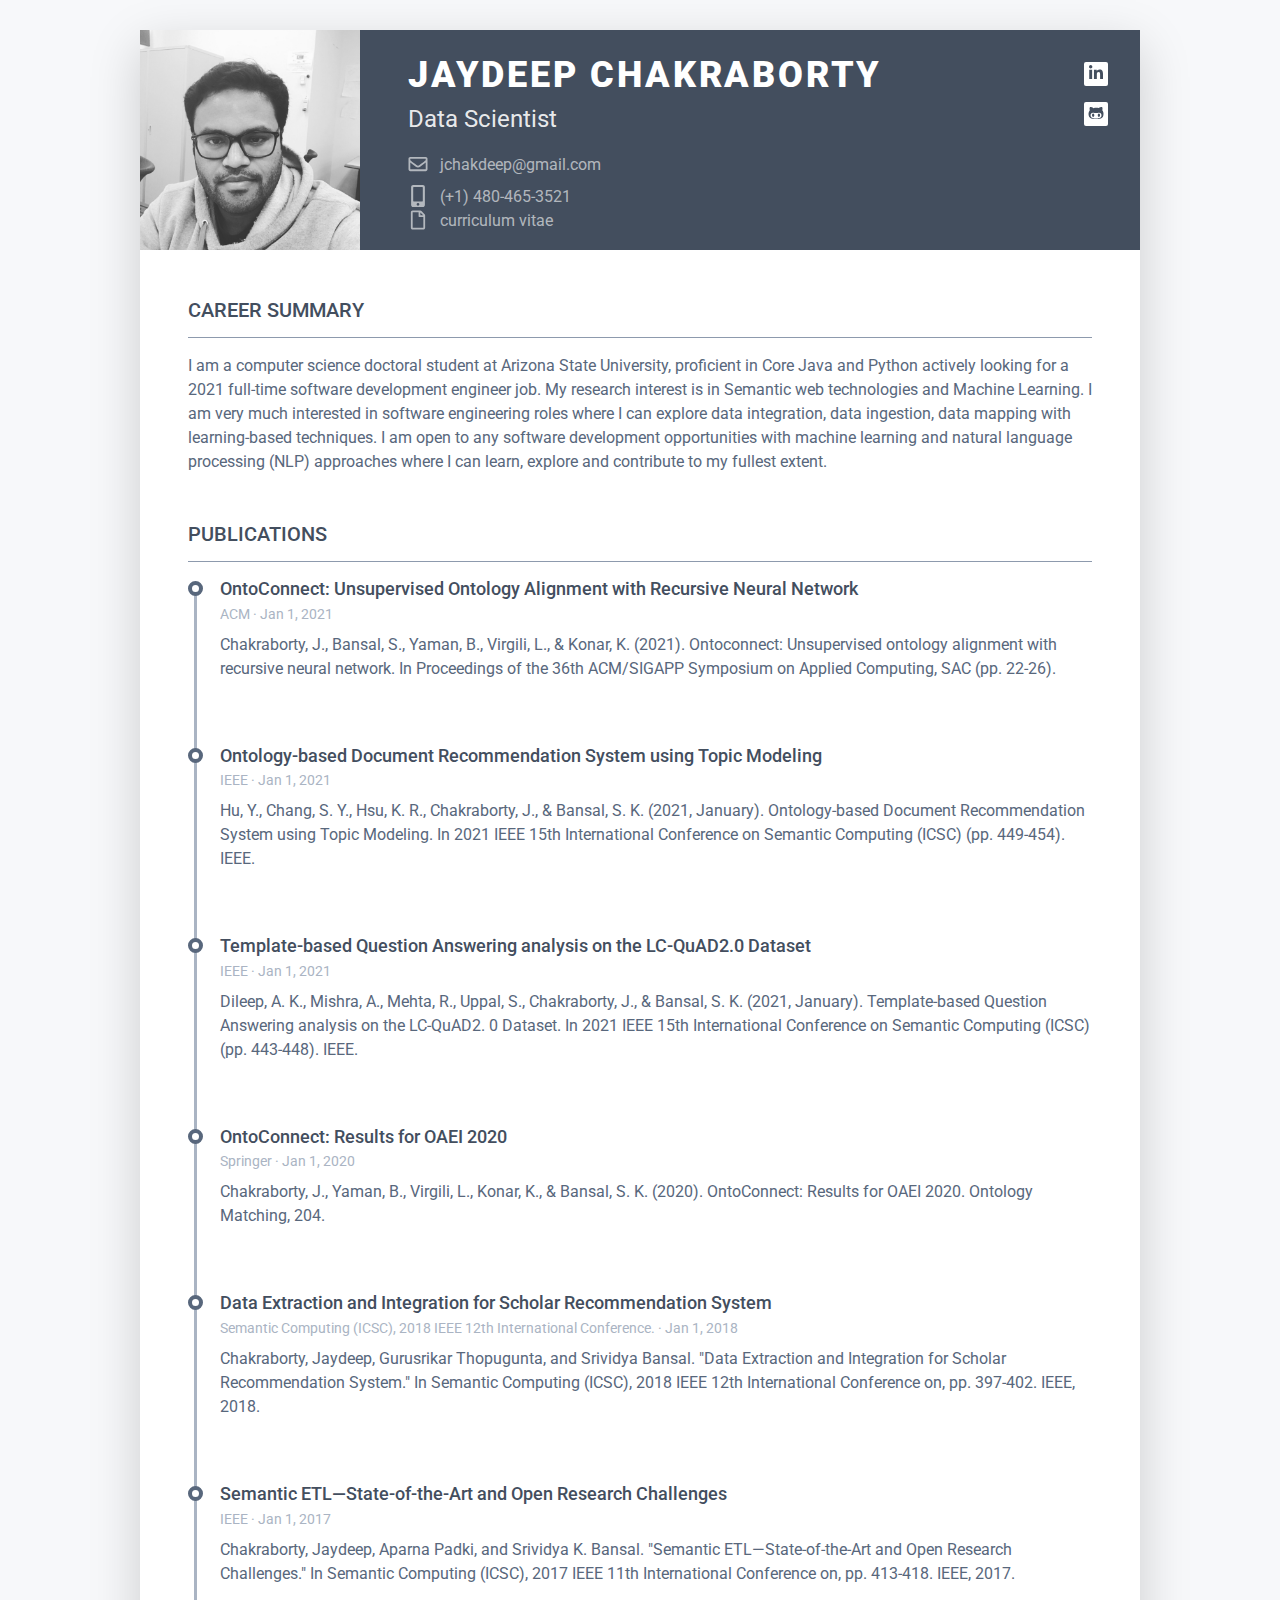
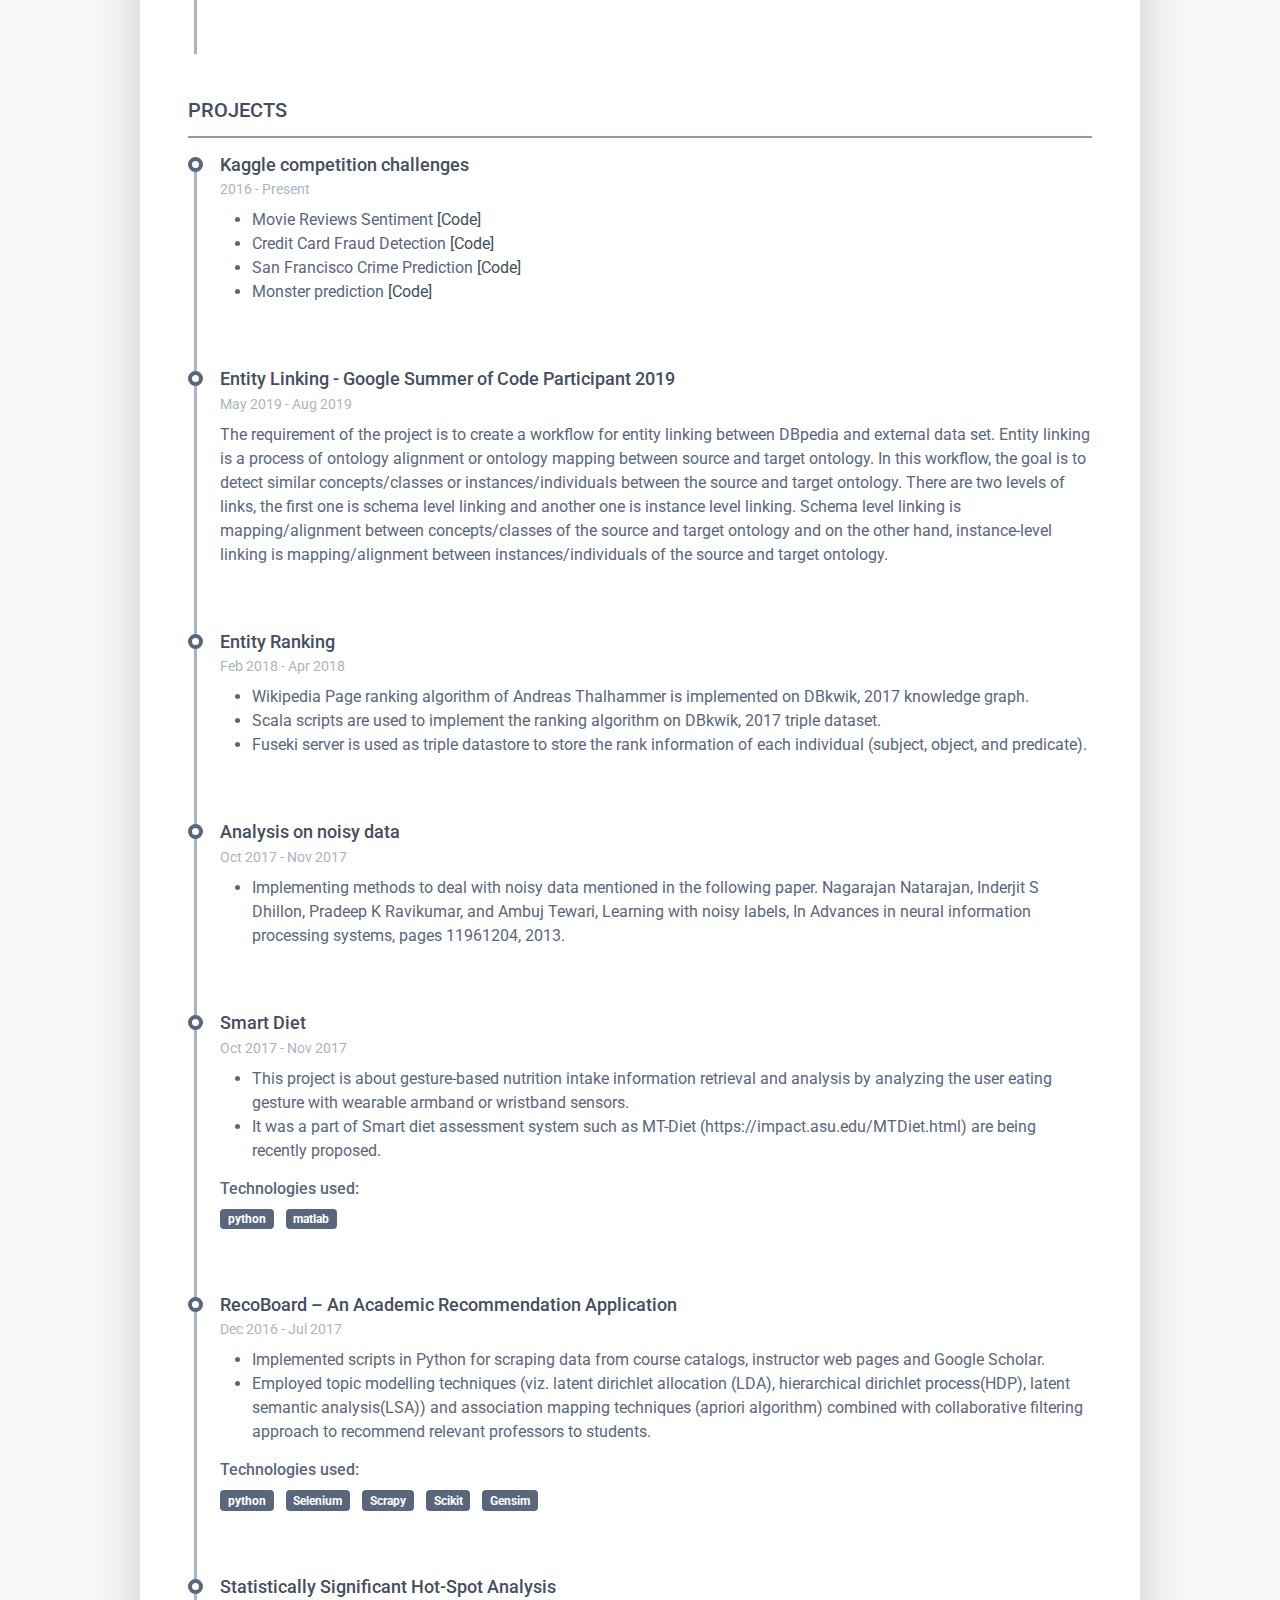
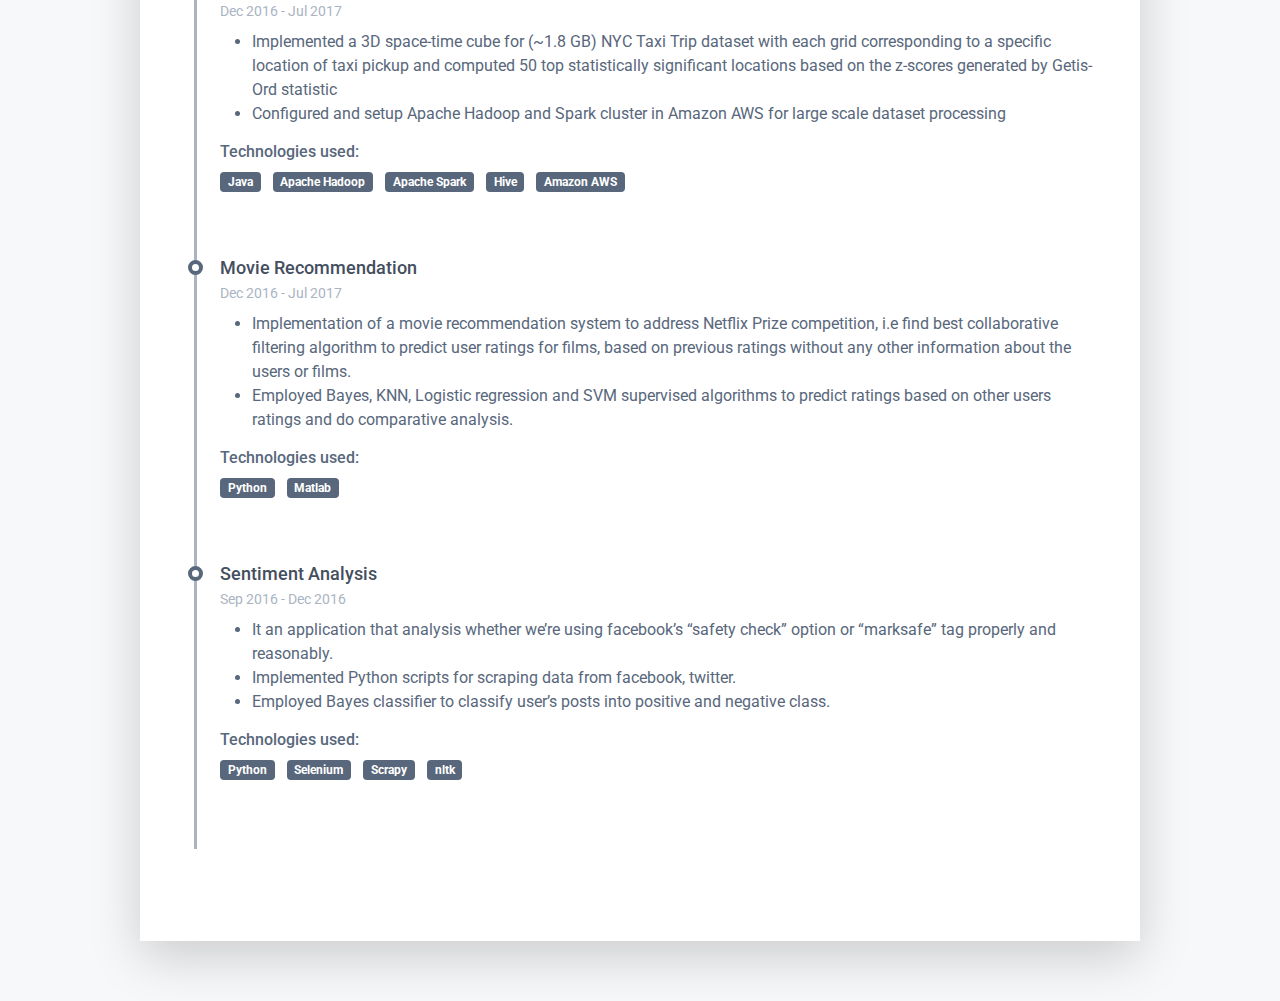
==== index.html @ c70abf4d "initial commit" ====
<!DOCTYPE html>
<html lang="en"> 
<head>
    <title>Jaydeep Chakraborty - Git Page</title>
    
    <!-- Meta -->
    <meta charset="utf-8">
    
    <!-- Google Font -->
    <link href="https://fonts.googleapis.com/css?family=Roboto:300,400,500,700,900" rel="stylesheet">
    
    <!-- FontAwesome JS-->
	<script defer src="assets/fontawesome/js/all.min.js"></script>
       
    <!-- Theme CSS -->  
    <link id="theme-style" rel="stylesheet" href="assets/css/pillar-1.css">


</head> 

<body>	

    <article class="resume-wrapper text-center position-relative">
	    <div class="resume-wrapper-inner mx-auto text-start bg-white shadow-lg">
		    <header class="resume-header pt-4 pt-md-0">
			    <div class="row">
				    <div class="col-block col-md-auto resume-picture-holder text-center text-md-start">
				        <img class="picture" src="assets/images/profile.png" alt="">
				    </div><!--//col-->
				    <div class="col">
					    <div class="row p-4 justify-content-center justify-content-md-between">
						    <div class="primary-info col-auto">
							    <h1 class="name mt-0 mb-1 text-white text-uppercase text-uppercase">Jaydeep Chakraborty</h1>
							    <div class="title mb-3">Data Scientist</div>
							    <ul class="list-unstyled">
								    <li class="mb-2">
								    	<a class="text-link" href="mailto:jchakdeep@gmail.com">
								    		<i class="far fa-envelope fa-fw me-2" data-fa-transform="grow-3"></i>
								    		jchakdeep@gmail.com
								    	</a>
								    </li>
								    <li>
								    	<a class="text-link" href="#">
								    		<i class="fas fa-mobile-alt fa-fw me-2" data-fa-transform="grow-6"></i>
								    		(+1) 480-465-3521
								    	</a>
								    </li>
								    <li>
								    	<a class="text-link" href="#">
								    		<i class="far fa-file fa-fw me-2" data-fa-transform="grow-3"></i>
								    		curriculum vitae
								    	</a>
								    </li>
							    </ul>
						    </div><!--//primary-info-->
						    <div class="secondary-info col-auto mt-2">
							    <ul class="resume-social list-unstyled">
					                <li class="mb-3">
					                	<a class="text-link" href="https://www.linkedin.com/in/chakraborty-jaydeep/">
					                		<span class="fa-container text-center me-2"><i class="fab fa-linkedin-in fa-fw"></i></span>
					                	</a>
					                </li>
					                <li class="mb-3">
					                	<a class="text-link" href="https://github.com/jaydeepchakraborty">
					                		<span class="fa-container text-center me-2"><i class="fab fa-github-alt fa-fw"></i></span>
					                	</a>
					                </li>
							    </ul>
						    </div><!--//secondary-info-->
					    </div><!--//row-->
					    
				    </div><!--//col-->
			    </div><!--//row-->
		    </header>
		    <div class="resume-body p-5">
			    <section class="resume-section summary-section mb-5">
				    <h2 class="resume-section-title text-uppercase font-weight-bold pb-3 mb-3">Career Summary</h2>
				    <div class="resume-section-content">
					    <p class="mb-0">
					    	I am a computer science doctoral student at Arizona State University, proficient in Core Java and Python actively looking for a 2021 full-time software development engineer job. My research interest is in Semantic web technologies and Machine Learning. I am very much interested in software engineering roles where I can explore data integration, data ingestion, data mapping with learning-based techniques. I am open to any software development opportunities with machine learning and natural language processing (NLP) approaches where I can learn, explore and contribute to my fullest extent.
					    </p>
				    </div>
			    </section><!--//summary-section-->
			    <div class="row">
				    <div class="col-lg-12">
					    <section class="resume-section experience-section mb-5">
						    <h2 class="resume-section-title text-uppercase font-weight-bold pb-3 mb-3">PUBLICATIONS</h2>
						    <div class="resume-section-content">
							    <div class="resume-timeline position-relative">

								    <article class="resume-timeline-item position-relative pb-5">			    
									    <div class="resume-timeline-item-header mb-2">
										    <div class="d-flex flex-column flex-md-row">
										        <h3 class="resume-position-title font-weight-bold mb-1">
										        	OntoConnect: Unsupervised Ontology Alignment with Recursive Neural Network
										    	</h3>
										    </div><!--//row-->
										    <div class="resume-position-time">
										    	ACM · Jan 1, 2021
										    </div>
									    </div><!--//resume-timeline-item-header-->
									    <div class="resume-timeline-item-desc">
										    <p>
										    Chakraborty, J., Bansal, S., Yaman, B., Virgili, L., & Konar, K. (2021). Ontoconnect: Unsupervised ontology alignment with recursive neural network. In Proceedings of the 36th ACM/SIGAPP Symposium on Applied Computing, SAC (pp. 22-26).
											</p>
									    </div><!--//resume-timeline-item-desc-->
								    </article><!--//resume-timeline-item-->
								    
								    <article class="resume-timeline-item position-relative pb-5">			    
									    <div class="resume-timeline-item-header mb-2">
										    <div class="d-flex flex-column flex-md-row">
										        <h3 class="resume-position-title font-weight-bold mb-1">
										        	Ontology-based Document Recommendation System using Topic Modeling
										        </h3>
										    </div><!--//row-->
										    <div class="resume-position-time">
										    	IEEE · Jan 1, 2021
										    </div>
									    </div><!--//resume-timeline-item-header-->
									    <div class="resume-timeline-item-desc">
										    <p>
										    Hu, Y., Chang, S. Y., Hsu, K. R., Chakraborty, J., & Bansal, S. K. (2021, January). Ontology-based Document Recommendation System using Topic Modeling. In 2021 IEEE 15th International Conference on Semantic Computing (ICSC) (pp. 449-454). IEEE.
											</p>
									    </div><!--//resume-timeline-item-desc-->
								    </article><!--//resume-timeline-item-->		

								    <article class="resume-timeline-item position-relative pb-5">			    
									    <div class="resume-timeline-item-header mb-2">
										    <div class="d-flex flex-column flex-md-row">
										        <h3 class="resume-position-title font-weight-bold mb-1">
										        	Template-based Question Answering analysis on the LC-QuAD2.0 Dataset
										        </h3>
										    </div><!--//row-->
										    <div class="resume-position-time">
										    	IEEE · Jan 1, 2021
										    </div>
									    </div><!--//resume-timeline-item-header-->
									    <div class="resume-timeline-item-desc">
										    <p>
										    Dileep, A. K., Mishra, A., Mehta, R., Uppal, S., Chakraborty, J., & Bansal, S. K. (2021, January). Template-based Question Answering analysis on the LC-QuAD2. 0 Dataset. In 2021 IEEE 15th International Conference on Semantic Computing (ICSC) (pp. 443-448). IEEE.
											</p>
									    </div><!--//resume-timeline-item-desc-->
								    </article><!--//resume-timeline-item-->	

								    <article class="resume-timeline-item position-relative pb-5">			    
									    <div class="resume-timeline-item-header mb-2">
										    <div class="d-flex flex-column flex-md-row">
										        <h3 class="resume-position-title font-weight-bold mb-1">
										        	OntoConnect: Results for OAEI 2020
										        </h3>
										    </div><!--//row-->
										    <div class="resume-position-time">
										    	Springer · Jan 1, 2020
										    </div>
									    </div><!--//resume-timeline-item-header-->
									    <div class="resume-timeline-item-desc">
										    <p>
										    Chakraborty, J., Yaman, B., Virgili, L., Konar, K., & Bansal, S. K. (2020). OntoConnect: Results for OAEI 2020. Ontology Matching, 204.
											</p>
									    </div><!--//resume-timeline-item-desc-->
								    </article><!--//resume-timeline-item-->		

								    <article class="resume-timeline-item position-relative pb-5">			    
									    <div class="resume-timeline-item-header mb-2">
										    <div class="d-flex flex-column flex-md-row">
										        <h3 class="resume-position-title font-weight-bold mb-1">
										        	Data Extraction and Integration for Scholar Recommendation System
										        </h3>
										    </div><!--//row-->
										    <div class="resume-position-time">
										    	Semantic Computing (ICSC), 2018 IEEE 12th International Conference. · Jan 1, 2018
											</div>
									    </div><!--//resume-timeline-item-header-->
									    <div class="resume-timeline-item-desc">
										    <p>
										    Chakraborty, Jaydeep, Gurusrikar Thopugunta, and Srividya Bansal. "Data Extraction and Integration for Scholar Recommendation System." In Semantic Computing (ICSC), 2018 IEEE 12th International Conference on, pp. 397-402. IEEE, 2018.
											</p>
									    </div><!--//resume-timeline-item-desc-->
								    </article><!--//resume-timeline-item-->	

								    <article class="resume-timeline-item position-relative pb-5">			    
									    <div class="resume-timeline-item-header mb-2">
										    <div class="d-flex flex-column flex-md-row">
										        <h3 class="resume-position-title font-weight-bold mb-1">
										        	Semantic ETL—State-of-the-Art and Open Research Challenges
										        </h3>
										    </div><!--//row-->
										    <div class="resume-position-time">
										    	IEEE · Jan 1, 2017
										    </div>
									    </div><!--//resume-timeline-item-header-->
									    <div class="resume-timeline-item-desc">
										    <p>
										    Chakraborty, Jaydeep, Aparna Padki, and Srividya K. Bansal. "Semantic ETL—State-of-the-Art and Open Research Challenges." In Semantic Computing (ICSC), 2017 IEEE 11th International Conference on, pp. 413-418. IEEE, 2017.
											</p>
									    </div><!--//resume-timeline-item-desc-->
								    </article><!--//resume-timeline-item-->						    
								    
							    </div><!--//resume-timeline-->
							    
						    </div>
					    </section><!--//experience-section-->
				    </div>
			    </div><!--//row-->

			    <div class="row">
				    <div class="col-lg-12">
					    <section class="resume-section experience-section mb-5">
						    <h2 class="resume-section-title text-uppercase font-weight-bold pb-3 mb-3">PROJECTS</h2>
						    <div class="resume-section-content">
							    <div class="resume-timeline position-relative">

								    <article class="resume-timeline-item position-relative pb-5">						    
									    <div class="resume-timeline-item-header mb-2">
										    <div class="d-flex flex-column flex-md-row">
										        <h3 class="resume-position-title font-weight-bold mb-1">
										        	Kaggle competition challenges
										    	</h3>
										    </div><!--//row-->
										    <div class="resume-position-time">2016 - Present</div>
									    </div><!--//resume-timeline-item-header-->
									    <div class="resume-timeline-item-desc">
										    <ul>
											    <li>
											    	Movie Reviews Sentiment
											    	<a class="text-link" href="#">
											    			[Code]
											    	</a>
											    </li>
											    <li>
											    	Credit Card Fraud Detection
											    	<a class="text-link" href="#">
											    			[Code]
											    	</a>
											    </li>
											    <li>
											    	San Francisco Crime Prediction
											    	<a class="text-link" href="#">
											    			[Code]
											    	</a>
											    </li>
											    <li>
											    	Monster prediction
											    	<a class="text-link" href="#">
											    			[Code]
											    	</a>
											    </li>
										    </ul>
									    </div><!--//resume-timeline-item-desc-->

								    </article><!--//resume-timeline-item-->
								    
								    <article class="resume-timeline-item position-relative pb-5">					    
									    <div class="resume-timeline-item-header mb-2">
										    <div class="d-flex flex-column flex-md-row">
										        <h3 class="resume-position-title font-weight-bold mb-1">
										        	Entity Linking - Google Summer of Code Participant 2019
										    	</h3>
										    </div><!--//row-->
										    <div class="resume-position-time">May 2019 - Aug 2019</div>
									    </div><!--//resume-timeline-item-header-->
									    <div class="resume-timeline-item-desc">
										    <p>
										    The requirement of the project is to create a workflow for entity linking between DBpedia and external data set. Entity linking is a process of ontology alignment or ontology mapping between source and target ontology. In this workflow, the goal is to detect similar concepts/classes or instances/individuals between the source and target ontology. There are two levels of links, the first one is schema level linking and another one is instance level linking. Schema level linking is mapping/alignment between concepts/classes of the source and target ontology and on the other hand, instance-level linking is mapping/alignment between instances/individuals of the source and target ontology.
											</p>
									    </div><!--//resume-timeline-item-desc-->

								    </article><!--//resume-timeline-item-->								    

								    <article class="resume-timeline-item position-relative pb-5">								    
									    <div class="resume-timeline-item-header mb-2">
										    <div class="d-flex flex-column flex-md-row">
										        <h3 class="resume-position-title font-weight-bold mb-1">
										        	Entity Ranking
										    	</h3>
										    </div><!--//row-->
										    <div class="resume-position-time">Feb 2018 - Apr 2018</div>
									    </div><!--//resume-timeline-item-header-->
									    <div class="resume-timeline-item-desc">
										    <ul>
											    <li>
											    	Wikipedia Page ranking algorithm of Andreas Thalhammer is implemented on DBkwik, 2017 knowledge graph.
											    </li>
											    <li>
													Scala scripts are used to implement the ranking algorithm on DBkwik, 2017 triple dataset. 
											    </li>
											    <li>
											    	Fuseki server is used as triple datastore to store the rank information of each individual (subject, object, and predicate).
											    </li>
										    </ul>
									    </div><!--//resume-timeline-item-desc-->
								    </article><!--//resume-timeline-item-->	

								    <article class="resume-timeline-item position-relative pb-5">									    
									    <div class="resume-timeline-item-header mb-2">
										    <div class="d-flex flex-column flex-md-row">
										        <h3 class="resume-position-title font-weight-bold mb-1">
										        	Analysis on noisy data
										    	</h3>
										    </div><!--//row-->
										    <div class="resume-position-time">Oct 2017 - Nov 2017</div>
									    </div><!--//resume-timeline-item-header-->
									    <div class="resume-timeline-item-desc">
										    <ul>
											    <li>
											    	Implementing methods to deal with noisy data mentioned in the following paper. Nagarajan Natarajan, Inderjit S Dhillon, Pradeep K Ravikumar, and Ambuj Tewari, Learning with noisy labels, In Advances in neural information processing systems, pages 11961204, 2013.
											    </li>
										    </ul>
									    </div><!--//resume-timeline-item-desc-->
								    </article><!--//resume-timeline-item-->	

								    <article class="resume-timeline-item position-relative pb-5">									    
									    <div class="resume-timeline-item-header mb-2">
										    <div class="d-flex flex-column flex-md-row">
										        <h3 class="resume-position-title font-weight-bold mb-1">
										        	Smart Diet
										    	</h3>
										    </div><!--//row-->
										    <div class="resume-position-time">Oct 2017 - Nov 2017</div>
									    </div><!--//resume-timeline-item-header-->
									    <div class="resume-timeline-item-desc">
										    <ul>
											    <li>
											    	This project is about gesture-based nutrition intake information retrieval and analysis by analyzing the user eating gesture with wearable armband or wristband sensors.
											    </li>
											    <li>
											    	It was a part of Smart diet assessment system such as MT-Diet (https://impact.asu.edu/MTDiet.html) are being recently proposed.
											    </li>
										    </ul>
										    <h4 class="resume-timeline-item-desc-heading font-weight-bold">Technologies used:</h4>
										    <ul class="list-inline">
											    <li class="list-inline-item"><span class="badge bg-secondary badge-pill">python</span></li>
											    <li class="list-inline-item"><span class="badge bg-secondary badge-pill">matlab</span></li>
										    </ul>
									    </div><!--//resume-timeline-item-desc-->
								    </article><!--//resume-timeline-item-->	

								    <article class="resume-timeline-item position-relative pb-5">									    
									    <div class="resume-timeline-item-header mb-2">
										    <div class="d-flex flex-column flex-md-row">
										        <h3 class="resume-position-title font-weight-bold mb-1">
										        	RecoBoard – An Academic Recommendation Application
										    	</h3>
										    </div><!--//row-->
										    <div class="resume-position-time">Dec 2016 - Jul 2017</div>
									    </div><!--//resume-timeline-item-header-->
									    <div class="resume-timeline-item-desc">
										    <ul>
											    <li>
											    	Implemented scripts in Python for scraping data from course catalogs, instructor web pages and Google Scholar.
											    </li>
											    <li>
											    	Employed topic modelling techniques (viz. latent dirichlet allocation (LDA), hierarchical dirichlet process(HDP), latent semantic analysis(LSA)) and association mapping techniques (apriori algorithm) combined with collaborative filtering approach to recommend relevant professors to students.
											    </li>
										    </ul>
										    <h4 class="resume-timeline-item-desc-heading font-weight-bold">Technologies used:</h4>
										    <ul class="list-inline">
											    <li class="list-inline-item"><span class="badge bg-secondary badge-pill">python</span></li>
											    <li class="list-inline-item"><span class="badge bg-secondary badge-pill">Selenium</span></li>
											    <li class="list-inline-item"><span class="badge bg-secondary badge-pill">Scrapy</span></li>
											    <li class="list-inline-item"><span class="badge bg-secondary badge-pill">Scikit</span></li>
											    <li class="list-inline-item"><span class="badge bg-secondary badge-pill">Gensim</span></li>
										    </ul>
									    </div><!--//resume-timeline-item-desc-->
								    </article><!--//resume-timeline-item-->	

								    <article class="resume-timeline-item position-relative pb-5">									    
									    <div class="resume-timeline-item-header mb-2">
										    <div class="d-flex flex-column flex-md-row">
										        <h3 class="resume-position-title font-weight-bold mb-1">
										        	Statistically Significant Hot-Spot Analysis
										    	</h3>
										    </div><!--//row-->
										    <div class="resume-position-time">Dec 2016 - Jul 2017</div>
									    </div><!--//resume-timeline-item-header-->
									    <div class="resume-timeline-item-desc">
										    <ul>
											    <li>
											    	Implemented a 3D space-time cube for (~1.8 GB) NYC Taxi Trip dataset with each grid corresponding to a specific location of taxi pickup and computed 50 top statistically significant locations based on the z-scores generated by Getis-Ord statistic
											    </li>
											    <li>
											    	 Configured and setup Apache Hadoop and Spark cluster in Amazon AWS for large scale dataset processing
											    </li>
										    </ul>
										    <h4 class="resume-timeline-item-desc-heading font-weight-bold">Technologies used:</h4>
										    <ul class="list-inline">
											    <li class="list-inline-item"><span class="badge bg-secondary badge-pill">Java</span></li>
											    <li class="list-inline-item"><span class="badge bg-secondary badge-pill">Apache Hadoop</span></li>
											    <li class="list-inline-item"><span class="badge bg-secondary badge-pill">Apache Spark</span></li>
											    <li class="list-inline-item"><span class="badge bg-secondary badge-pill">Hive</span></li>
											    <li class="list-inline-item"><span class="badge bg-secondary badge-pill">Amazon AWS</span></li>
										    </ul>
									    </div><!--//resume-timeline-item-desc-->
								    </article><!--//resume-timeline-item-->	

								    <article class="resume-timeline-item position-relative pb-5">									    
									    <div class="resume-timeline-item-header mb-2">
										    <div class="d-flex flex-column flex-md-row">
										        <h3 class="resume-position-title font-weight-bold mb-1">
										        	Movie Recommendation
										    	</h3>
										    </div><!--//row-->
										    <div class="resume-position-time">Dec 2016 - Jul 2017</div>
									    </div><!--//resume-timeline-item-header-->
									    <div class="resume-timeline-item-desc">
										    <ul>
											    <li>
											    	Implementation of a movie recommendation system to address Netflix Prize competition, i.e find best collaborative filtering algorithm to predict user ratings for films, based on previous ratings without any other information about the users or films.
											    </li>
											    <li>
											    	 Employed Bayes, KNN, Logistic regression and SVM supervised algorithms to predict ratings based on other users ratings and do comparative analysis.
											    </li>
										    </ul>
										    <h4 class="resume-timeline-item-desc-heading font-weight-bold">Technologies used:</h4>
										    <ul class="list-inline">
											    <li class="list-inline-item"><span class="badge bg-secondary badge-pill">Python</span></li>
											    <li class="list-inline-item"><span class="badge bg-secondary badge-pill">Matlab</span></li>
										    </ul>
									    </div><!--//resume-timeline-item-desc-->
								    </article><!--//resume-timeline-item-->	

								    <article class="resume-timeline-item position-relative pb-5">									    
									    <div class="resume-timeline-item-header mb-2">
										    <div class="d-flex flex-column flex-md-row">
										        <h3 class="resume-position-title font-weight-bold mb-1">
										        	Sentiment Analysis
										    	</h3>
										    </div><!--//row-->
										    <div class="resume-position-time">Sep 2016 - Dec 2016</div>
									    </div><!--//resume-timeline-item-header-->
									    <div class="resume-timeline-item-desc">
										    <ul>
											    <li>
											    	It an application that analysis whether we’re using facebook’s “safety check” option or “marksafe” tag properly and reasonably.
											    </li>
											    <li>
											    	 Implemented Python scripts for scraping data from facebook, twitter.
											    </li>
											    <li>
											    	Employed Bayes classifier to classify user’s posts into positive and negative class.
											    </li>
										    </ul>
										    <h4 class="resume-timeline-item-desc-heading font-weight-bold">Technologies used:</h4>
										    <ul class="list-inline">
											    <li class="list-inline-item"><span class="badge bg-secondary badge-pill">Python</span></li>
											    <li class="list-inline-item"><span class="badge bg-secondary badge-pill">Selenium</span></li>
											    <li class="list-inline-item"><span class="badge bg-secondary badge-pill">Scrapy</span></li>
											    <li class="list-inline-item"><span class="badge bg-secondary badge-pill">nltk</span></li>
										    </ul>
									    </div><!--//resume-timeline-item-desc-->
								    </article><!--//resume-timeline-item-->	

							    </div><!--//resume-timeline-->
							    
						    </div>
					    </section><!--//experience-section-->
				    </div>
			    </div><!--//row-->

		    </div><!--//resume-body-->
		    
		    
	    </div>
    </article> 
</body>
</html>
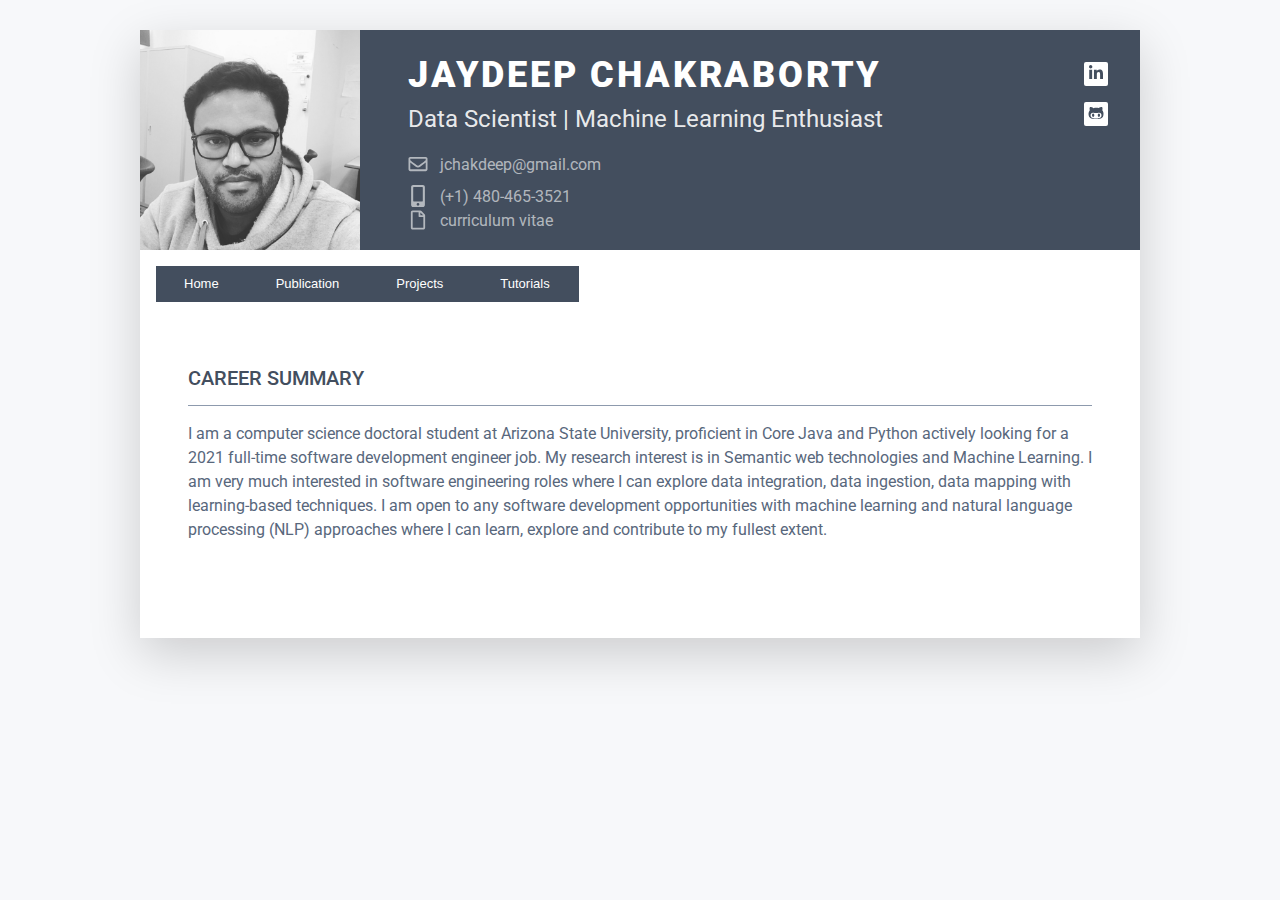
==== commit 5998aa80: "added tutorial" ====
--- a/index.html
+++ b/index.html
@@ -1,7 +1,7 @@
 <!DOCTYPE html>
 <html lang="en"> 
 <head>
-    <title>Jaydeep Chakraborty - Git Page</title>
+    <title>Jaydeep Chakraborty</title>
     
     <!-- Meta -->
     <meta charset="utf-8">
@@ -11,14 +11,15 @@
     
     <!-- FontAwesome JS-->
 	<script defer src="assets/fontawesome/js/all.min.js"></script>
+
+	<!-- index CSS-->
+	<link id="theme-style" rel="stylesheet" href="assets/index.css">
        
     <!-- Theme CSS -->  
     <link id="theme-style" rel="stylesheet" href="assets/css/pillar-1.css">
-
-
 </head> 
 
-<body>	
+<body>
 
     <article class="resume-wrapper text-center position-relative">
 	    <div class="resume-wrapper-inner mx-auto text-start bg-white shadow-lg">
@@ -31,7 +32,7 @@
 					    <div class="row p-4 justify-content-center justify-content-md-between">
 						    <div class="primary-info col-auto">
 							    <h1 class="name mt-0 mb-1 text-white text-uppercase text-uppercase">Jaydeep Chakraborty</h1>
-							    <div class="title mb-3">Data Scientist</div>
+							    <div class="title mb-3">Data Scientist | Machine Learning Enthusiast</div>
 							    <ul class="list-unstyled">
 								    <li class="mb-2">
 								    	<a class="text-link" href="mailto:jchakdeep@gmail.com">
@@ -72,6 +73,17 @@
 				    </div><!--//col-->
 			    </div><!--//row-->
 		    </header>
+
+		    <div class="resume-body p-3">
+				<ul class="nav">
+				  <li><a href="index.html">Home</a></li>
+				  <li><a href="publication.html">Publication</a></li>
+				  <li><a href="projects.html">Projects</a></li>
+				  <li><a href="tutorial.html">Tutorials</a></li>
+				</ul>
+			</div>
+
+
 		    <div class="resume-body p-5">
 			    <section class="resume-section summary-section mb-5">
 				    <h2 class="resume-section-title text-uppercase font-weight-bold pb-3 mb-3">Career Summary</h2>
@@ -81,381 +93,6 @@
 					    </p>
 				    </div>
 			    </section><!--//summary-section-->
-			    <div class="row">
-				    <div class="col-lg-12">
-					    <section class="resume-section experience-section mb-5">
-						    <h2 class="resume-section-title text-uppercase font-weight-bold pb-3 mb-3">PUBLICATIONS</h2>
-						    <div class="resume-section-content">
-							    <div class="resume-timeline position-relative">
-
-								    <article class="resume-timeline-item position-relative pb-5">			    
-									    <div class="resume-timeline-item-header mb-2">
-										    <div class="d-flex flex-column flex-md-row">
-										        <h3 class="resume-position-title font-weight-bold mb-1">
-										        	OntoConnect: Unsupervised Ontology Alignment with Recursive Neural Network
-										    	</h3>
-										    </div><!--//row-->
-										    <div class="resume-position-time">
-										    	ACM · Jan 1, 2021
-										    </div>
-									    </div><!--//resume-timeline-item-header-->
-									    <div class="resume-timeline-item-desc">
-										    <p>
-										    Chakraborty, J., Bansal, S., Yaman, B., Virgili, L., & Konar, K. (2021). Ontoconnect: Unsupervised ontology alignment with recursive neural network. In Proceedings of the 36th ACM/SIGAPP Symposium on Applied Computing, SAC (pp. 22-26).
-											</p>
-									    </div><!--//resume-timeline-item-desc-->
-								    </article><!--//resume-timeline-item-->
-								    
-								    <article class="resume-timeline-item position-relative pb-5">			    
-									    <div class="resume-timeline-item-header mb-2">
-										    <div class="d-flex flex-column flex-md-row">
-										        <h3 class="resume-position-title font-weight-bold mb-1">
-										        	Ontology-based Document Recommendation System using Topic Modeling
-										        </h3>
-										    </div><!--//row-->
-										    <div class="resume-position-time">
-										    	IEEE · Jan 1, 2021
-										    </div>
-									    </div><!--//resume-timeline-item-header-->
-									    <div class="resume-timeline-item-desc">
-										    <p>
-										    Hu, Y., Chang, S. Y., Hsu, K. R., Chakraborty, J., & Bansal, S. K. (2021, January). Ontology-based Document Recommendation System using Topic Modeling. In 2021 IEEE 15th International Conference on Semantic Computing (ICSC) (pp. 449-454). IEEE.
-											</p>
-									    </div><!--//resume-timeline-item-desc-->
-								    </article><!--//resume-timeline-item-->		
-
-								    <article class="resume-timeline-item position-relative pb-5">			    
-									    <div class="resume-timeline-item-header mb-2">
-										    <div class="d-flex flex-column flex-md-row">
-										        <h3 class="resume-position-title font-weight-bold mb-1">
-										        	Template-based Question Answering analysis on the LC-QuAD2.0 Dataset
-										        </h3>
-										    </div><!--//row-->
-										    <div class="resume-position-time">
-										    	IEEE · Jan 1, 2021
-										    </div>
-									    </div><!--//resume-timeline-item-header-->
-									    <div class="resume-timeline-item-desc">
-										    <p>
-										    Dileep, A. K., Mishra, A., Mehta, R., Uppal, S., Chakraborty, J., & Bansal, S. K. (2021, January). Template-based Question Answering analysis on the LC-QuAD2. 0 Dataset. In 2021 IEEE 15th International Conference on Semantic Computing (ICSC) (pp. 443-448). IEEE.
-											</p>
-									    </div><!--//resume-timeline-item-desc-->
-								    </article><!--//resume-timeline-item-->	
-
-								    <article class="resume-timeline-item position-relative pb-5">			    
-									    <div class="resume-timeline-item-header mb-2">
-										    <div class="d-flex flex-column flex-md-row">
-										        <h3 class="resume-position-title font-weight-bold mb-1">
-										        	OntoConnect: Results for OAEI 2020
-										        </h3>
-										    </div><!--//row-->
-										    <div class="resume-position-time">
-										    	Springer · Jan 1, 2020
-										    </div>
-									    </div><!--//resume-timeline-item-header-->
-									    <div class="resume-timeline-item-desc">
-										    <p>
-										    Chakraborty, J., Yaman, B., Virgili, L., Konar, K., & Bansal, S. K. (2020). OntoConnect: Results for OAEI 2020. Ontology Matching, 204.
-											</p>
-									    </div><!--//resume-timeline-item-desc-->
-								    </article><!--//resume-timeline-item-->		
-
-								    <article class="resume-timeline-item position-relative pb-5">			    
-									    <div class="resume-timeline-item-header mb-2">
-										    <div class="d-flex flex-column flex-md-row">
-										        <h3 class="resume-position-title font-weight-bold mb-1">
-										        	Data Extraction and Integration for Scholar Recommendation System
-										        </h3>
-										    </div><!--//row-->
-										    <div class="resume-position-time">
-										    	Semantic Computing (ICSC), 2018 IEEE 12th International Conference. · Jan 1, 2018
-											</div>
-									    </div><!--//resume-timeline-item-header-->
-									    <div class="resume-timeline-item-desc">
-										    <p>
-										    Chakraborty, Jaydeep, Gurusrikar Thopugunta, and Srividya Bansal. "Data Extraction and Integration for Scholar Recommendation System." In Semantic Computing (ICSC), 2018 IEEE 12th International Conference on, pp. 397-402. IEEE, 2018.
-											</p>
-									    </div><!--//resume-timeline-item-desc-->
-								    </article><!--//resume-timeline-item-->	
-
-								    <article class="resume-timeline-item position-relative pb-5">			    
-									    <div class="resume-timeline-item-header mb-2">
-										    <div class="d-flex flex-column flex-md-row">
-										        <h3 class="resume-position-title font-weight-bold mb-1">
-										        	Semantic ETL—State-of-the-Art and Open Research Challenges
-										        </h3>
-										    </div><!--//row-->
-										    <div class="resume-position-time">
-										    	IEEE · Jan 1, 2017
-										    </div>
-									    </div><!--//resume-timeline-item-header-->
-									    <div class="resume-timeline-item-desc">
-										    <p>
-										    Chakraborty, Jaydeep, Aparna Padki, and Srividya K. Bansal. "Semantic ETL—State-of-the-Art and Open Research Challenges." In Semantic Computing (ICSC), 2017 IEEE 11th International Conference on, pp. 413-418. IEEE, 2017.
-											</p>
-									    </div><!--//resume-timeline-item-desc-->
-								    </article><!--//resume-timeline-item-->						    
-								    
-							    </div><!--//resume-timeline-->
-							    
-						    </div>
-					    </section><!--//experience-section-->
-				    </div>
-			    </div><!--//row-->
-
-			    <div class="row">
-				    <div class="col-lg-12">
-					    <section class="resume-section experience-section mb-5">
-						    <h2 class="resume-section-title text-uppercase font-weight-bold pb-3 mb-3">PROJECTS</h2>
-						    <div class="resume-section-content">
-							    <div class="resume-timeline position-relative">
-
-								    <article class="resume-timeline-item position-relative pb-5">						    
-									    <div class="resume-timeline-item-header mb-2">
-										    <div class="d-flex flex-column flex-md-row">
-										        <h3 class="resume-position-title font-weight-bold mb-1">
-										        	Kaggle competition challenges
-										    	</h3>
-										    </div><!--//row-->
-										    <div class="resume-position-time">2016 - Present</div>
-									    </div><!--//resume-timeline-item-header-->
-									    <div class="resume-timeline-item-desc">
-										    <ul>
-											    <li>
-											    	Movie Reviews Sentiment
-											    	<a class="text-link" href="#">
-											    			[Code]
-											    	</a>
-											    </li>
-											    <li>
-											    	Credit Card Fraud Detection
-											    	<a class="text-link" href="#">
-											    			[Code]
-											    	</a>
-											    </li>
-											    <li>
-											    	San Francisco Crime Prediction
-											    	<a class="text-link" href="#">
-											    			[Code]
-											    	</a>
-											    </li>
-											    <li>
-											    	Monster prediction
-											    	<a class="text-link" href="#">
-											    			[Code]
-											    	</a>
-											    </li>
-										    </ul>
-									    </div><!--//resume-timeline-item-desc-->
-
-								    </article><!--//resume-timeline-item-->
-								    
-								    <article class="resume-timeline-item position-relative pb-5">					    
-									    <div class="resume-timeline-item-header mb-2">
-										    <div class="d-flex flex-column flex-md-row">
-										        <h3 class="resume-position-title font-weight-bold mb-1">
-										        	Entity Linking - Google Summer of Code Participant 2019
-										    	</h3>
-										    </div><!--//row-->
-										    <div class="resume-position-time">May 2019 - Aug 2019</div>
-									    </div><!--//resume-timeline-item-header-->
-									    <div class="resume-timeline-item-desc">
-										    <p>
-										    The requirement of the project is to create a workflow for entity linking between DBpedia and external data set. Entity linking is a process of ontology alignment or ontology mapping between source and target ontology. In this workflow, the goal is to detect similar concepts/classes or instances/individuals between the source and target ontology. There are two levels of links, the first one is schema level linking and another one is instance level linking. Schema level linking is mapping/alignment between concepts/classes of the source and target ontology and on the other hand, instance-level linking is mapping/alignment between instances/individuals of the source and target ontology.
-											</p>
-									    </div><!--//resume-timeline-item-desc-->
-
-								    </article><!--//resume-timeline-item-->								    
-
-								    <article class="resume-timeline-item position-relative pb-5">								    
-									    <div class="resume-timeline-item-header mb-2">
-										    <div class="d-flex flex-column flex-md-row">
-										        <h3 class="resume-position-title font-weight-bold mb-1">
-										        	Entity Ranking
-										    	</h3>
-										    </div><!--//row-->
-										    <div class="resume-position-time">Feb 2018 - Apr 2018</div>
-									    </div><!--//resume-timeline-item-header-->
-									    <div class="resume-timeline-item-desc">
-										    <ul>
-											    <li>
-											    	Wikipedia Page ranking algorithm of Andreas Thalhammer is implemented on DBkwik, 2017 knowledge graph.
-											    </li>
-											    <li>
-													Scala scripts are used to implement the ranking algorithm on DBkwik, 2017 triple dataset. 
-											    </li>
-											    <li>
-											    	Fuseki server is used as triple datastore to store the rank information of each individual (subject, object, and predicate).
-											    </li>
-										    </ul>
-									    </div><!--//resume-timeline-item-desc-->
-								    </article><!--//resume-timeline-item-->	
-
-								    <article class="resume-timeline-item position-relative pb-5">									    
-									    <div class="resume-timeline-item-header mb-2">
-										    <div class="d-flex flex-column flex-md-row">
-										        <h3 class="resume-position-title font-weight-bold mb-1">
-										        	Analysis on noisy data
-										    	</h3>
-										    </div><!--//row-->
-										    <div class="resume-position-time">Oct 2017 - Nov 2017</div>
-									    </div><!--//resume-timeline-item-header-->
-									    <div class="resume-timeline-item-desc">
-										    <ul>
-											    <li>
-											    	Implementing methods to deal with noisy data mentioned in the following paper. Nagarajan Natarajan, Inderjit S Dhillon, Pradeep K Ravikumar, and Ambuj Tewari, Learning with noisy labels, In Advances in neural information processing systems, pages 11961204, 2013.
-											    </li>
-										    </ul>
-									    </div><!--//resume-timeline-item-desc-->
-								    </article><!--//resume-timeline-item-->	
-
-								    <article class="resume-timeline-item position-relative pb-5">									    
-									    <div class="resume-timeline-item-header mb-2">
-										    <div class="d-flex flex-column flex-md-row">
-										        <h3 class="resume-position-title font-weight-bold mb-1">
-										        	Smart Diet
-										    	</h3>
-										    </div><!--//row-->
-										    <div class="resume-position-time">Oct 2017 - Nov 2017</div>
-									    </div><!--//resume-timeline-item-header-->
-									    <div class="resume-timeline-item-desc">
-										    <ul>
-											    <li>
-											    	This project is about gesture-based nutrition intake information retrieval and analysis by analyzing the user eating gesture with wearable armband or wristband sensors.
-											    </li>
-											    <li>
-											    	It was a part of Smart diet assessment system such as MT-Diet (https://impact.asu.edu/MTDiet.html) are being recently proposed.
-											    </li>
-										    </ul>
-										    <h4 class="resume-timeline-item-desc-heading font-weight-bold">Technologies used:</h4>
-										    <ul class="list-inline">
-											    <li class="list-inline-item"><span class="badge bg-secondary badge-pill">python</span></li>
-											    <li class="list-inline-item"><span class="badge bg-secondary badge-pill">matlab</span></li>
-										    </ul>
-									    </div><!--//resume-timeline-item-desc-->
-								    </article><!--//resume-timeline-item-->	
-
-								    <article class="resume-timeline-item position-relative pb-5">									    
-									    <div class="resume-timeline-item-header mb-2">
-										    <div class="d-flex flex-column flex-md-row">
-										        <h3 class="resume-position-title font-weight-bold mb-1">
-										        	RecoBoard – An Academic Recommendation Application
-										    	</h3>
-										    </div><!--//row-->
-										    <div class="resume-position-time">Dec 2016 - Jul 2017</div>
-									    </div><!--//resume-timeline-item-header-->
-									    <div class="resume-timeline-item-desc">
-										    <ul>
-											    <li>
-											    	Implemented scripts in Python for scraping data from course catalogs, instructor web pages and Google Scholar.
-											    </li>
-											    <li>
-											    	Employed topic modelling techniques (viz. latent dirichlet allocation (LDA), hierarchical dirichlet process(HDP), latent semantic analysis(LSA)) and association mapping techniques (apriori algorithm) combined with collaborative filtering approach to recommend relevant professors to students.
-											    </li>
-										    </ul>
-										    <h4 class="resume-timeline-item-desc-heading font-weight-bold">Technologies used:</h4>
-										    <ul class="list-inline">
-											    <li class="list-inline-item"><span class="badge bg-secondary badge-pill">python</span></li>
-											    <li class="list-inline-item"><span class="badge bg-secondary badge-pill">Selenium</span></li>
-											    <li class="list-inline-item"><span class="badge bg-secondary badge-pill">Scrapy</span></li>
-											    <li class="list-inline-item"><span class="badge bg-secondary badge-pill">Scikit</span></li>
-											    <li class="list-inline-item"><span class="badge bg-secondary badge-pill">Gensim</span></li>
-										    </ul>
-									    </div><!--//resume-timeline-item-desc-->
-								    </article><!--//resume-timeline-item-->	
-
-								    <article class="resume-timeline-item position-relative pb-5">									    
-									    <div class="resume-timeline-item-header mb-2">
-										    <div class="d-flex flex-column flex-md-row">
-										        <h3 class="resume-position-title font-weight-bold mb-1">
-										        	Statistically Significant Hot-Spot Analysis
-										    	</h3>
-										    </div><!--//row-->
-										    <div class="resume-position-time">Dec 2016 - Jul 2017</div>
-									    </div><!--//resume-timeline-item-header-->
-									    <div class="resume-timeline-item-desc">
-										    <ul>
-											    <li>
-											    	Implemented a 3D space-time cube for (~1.8 GB) NYC Taxi Trip dataset with each grid corresponding to a specific location of taxi pickup and computed 50 top statistically significant locations based on the z-scores generated by Getis-Ord statistic
-											    </li>
-											    <li>
-											    	 Configured and setup Apache Hadoop and Spark cluster in Amazon AWS for large scale dataset processing
-											    </li>
-										    </ul>
-										    <h4 class="resume-timeline-item-desc-heading font-weight-bold">Technologies used:</h4>
-										    <ul class="list-inline">
-											    <li class="list-inline-item"><span class="badge bg-secondary badge-pill">Java</span></li>
-											    <li class="list-inline-item"><span class="badge bg-secondary badge-pill">Apache Hadoop</span></li>
-											    <li class="list-inline-item"><span class="badge bg-secondary badge-pill">Apache Spark</span></li>
-											    <li class="list-inline-item"><span class="badge bg-secondary badge-pill">Hive</span></li>
-											    <li class="list-inline-item"><span class="badge bg-secondary badge-pill">Amazon AWS</span></li>
-										    </ul>
-									    </div><!--//resume-timeline-item-desc-->
-								    </article><!--//resume-timeline-item-->	
-
-								    <article class="resume-timeline-item position-relative pb-5">									    
-									    <div class="resume-timeline-item-header mb-2">
-										    <div class="d-flex flex-column flex-md-row">
-										        <h3 class="resume-position-title font-weight-bold mb-1">
-										        	Movie Recommendation
-										    	</h3>
-										    </div><!--//row-->
-										    <div class="resume-position-time">Dec 2016 - Jul 2017</div>
-									    </div><!--//resume-timeline-item-header-->
-									    <div class="resume-timeline-item-desc">
-										    <ul>
-											    <li>
-											    	Implementation of a movie recommendation system to address Netflix Prize competition, i.e find best collaborative filtering algorithm to predict user ratings for films, based on previous ratings without any other information about the users or films.
-											    </li>
-											    <li>
-											    	 Employed Bayes, KNN, Logistic regression and SVM supervised algorithms to predict ratings based on other users ratings and do comparative analysis.
-											    </li>
-										    </ul>
-										    <h4 class="resume-timeline-item-desc-heading font-weight-bold">Technologies used:</h4>
-										    <ul class="list-inline">
-											    <li class="list-inline-item"><span class="badge bg-secondary badge-pill">Python</span></li>
-											    <li class="list-inline-item"><span class="badge bg-secondary badge-pill">Matlab</span></li>
-										    </ul>
-									    </div><!--//resume-timeline-item-desc-->
-								    </article><!--//resume-timeline-item-->	
-
-								    <article class="resume-timeline-item position-relative pb-5">									    
-									    <div class="resume-timeline-item-header mb-2">
-										    <div class="d-flex flex-column flex-md-row">
-										        <h3 class="resume-position-title font-weight-bold mb-1">
-										        	Sentiment Analysis
-										    	</h3>
-										    </div><!--//row-->
-										    <div class="resume-position-time">Sep 2016 - Dec 2016</div>
-									    </div><!--//resume-timeline-item-header-->
-									    <div class="resume-timeline-item-desc">
-										    <ul>
-											    <li>
-											    	It an application that analysis whether we’re using facebook’s “safety check” option or “marksafe” tag properly and reasonably.
-											    </li>
-											    <li>
-											    	 Implemented Python scripts for scraping data from facebook, twitter.
-											    </li>
-											    <li>
-											    	Employed Bayes classifier to classify user’s posts into positive and negative class.
-											    </li>
-										    </ul>
-										    <h4 class="resume-timeline-item-desc-heading font-weight-bold">Technologies used:</h4>
-										    <ul class="list-inline">
-											    <li class="list-inline-item"><span class="badge bg-secondary badge-pill">Python</span></li>
-											    <li class="list-inline-item"><span class="badge bg-secondary badge-pill">Selenium</span></li>
-											    <li class="list-inline-item"><span class="badge bg-secondary badge-pill">Scrapy</span></li>
-											    <li class="list-inline-item"><span class="badge bg-secondary badge-pill">nltk</span></li>
-										    </ul>
-									    </div><!--//resume-timeline-item-desc-->
-								    </article><!--//resume-timeline-item-->	
-
-							    </div><!--//resume-timeline-->
-							    
-						    </div>
-					    </section><!--//experience-section-->
-				    </div>
-			    </div><!--//row-->
 
 		    </div><!--//resume-body-->
 		    
--- a/assets/index.css
+++ b/assets/index.css
@@ -0,0 +1,25 @@
+ul.nav {
+    margin:0;
+    padding:0;
+    list-style:none;
+    height:36px; 
+    line-height:36px;
+    background:#434E5E; /* you can change the backgorund color here. */
+    font-family:Arial, Helvetica, sans-serif;
+    font-size:13px;
+    display:inline-flex !important;
+}
+ul.nav li {
+    border-right:1px solid #434E5E; /* you can change the border color matching to your background color */
+    float:left;
+}
+ul.nav a {
+    display:inline !important;
+    padding:0 28px;
+    color:#fff !important;
+    text-decoration:none;
+}
+ul.nav a:hover,
+ul.nav li.current a {
+    background:#434E5E;
+}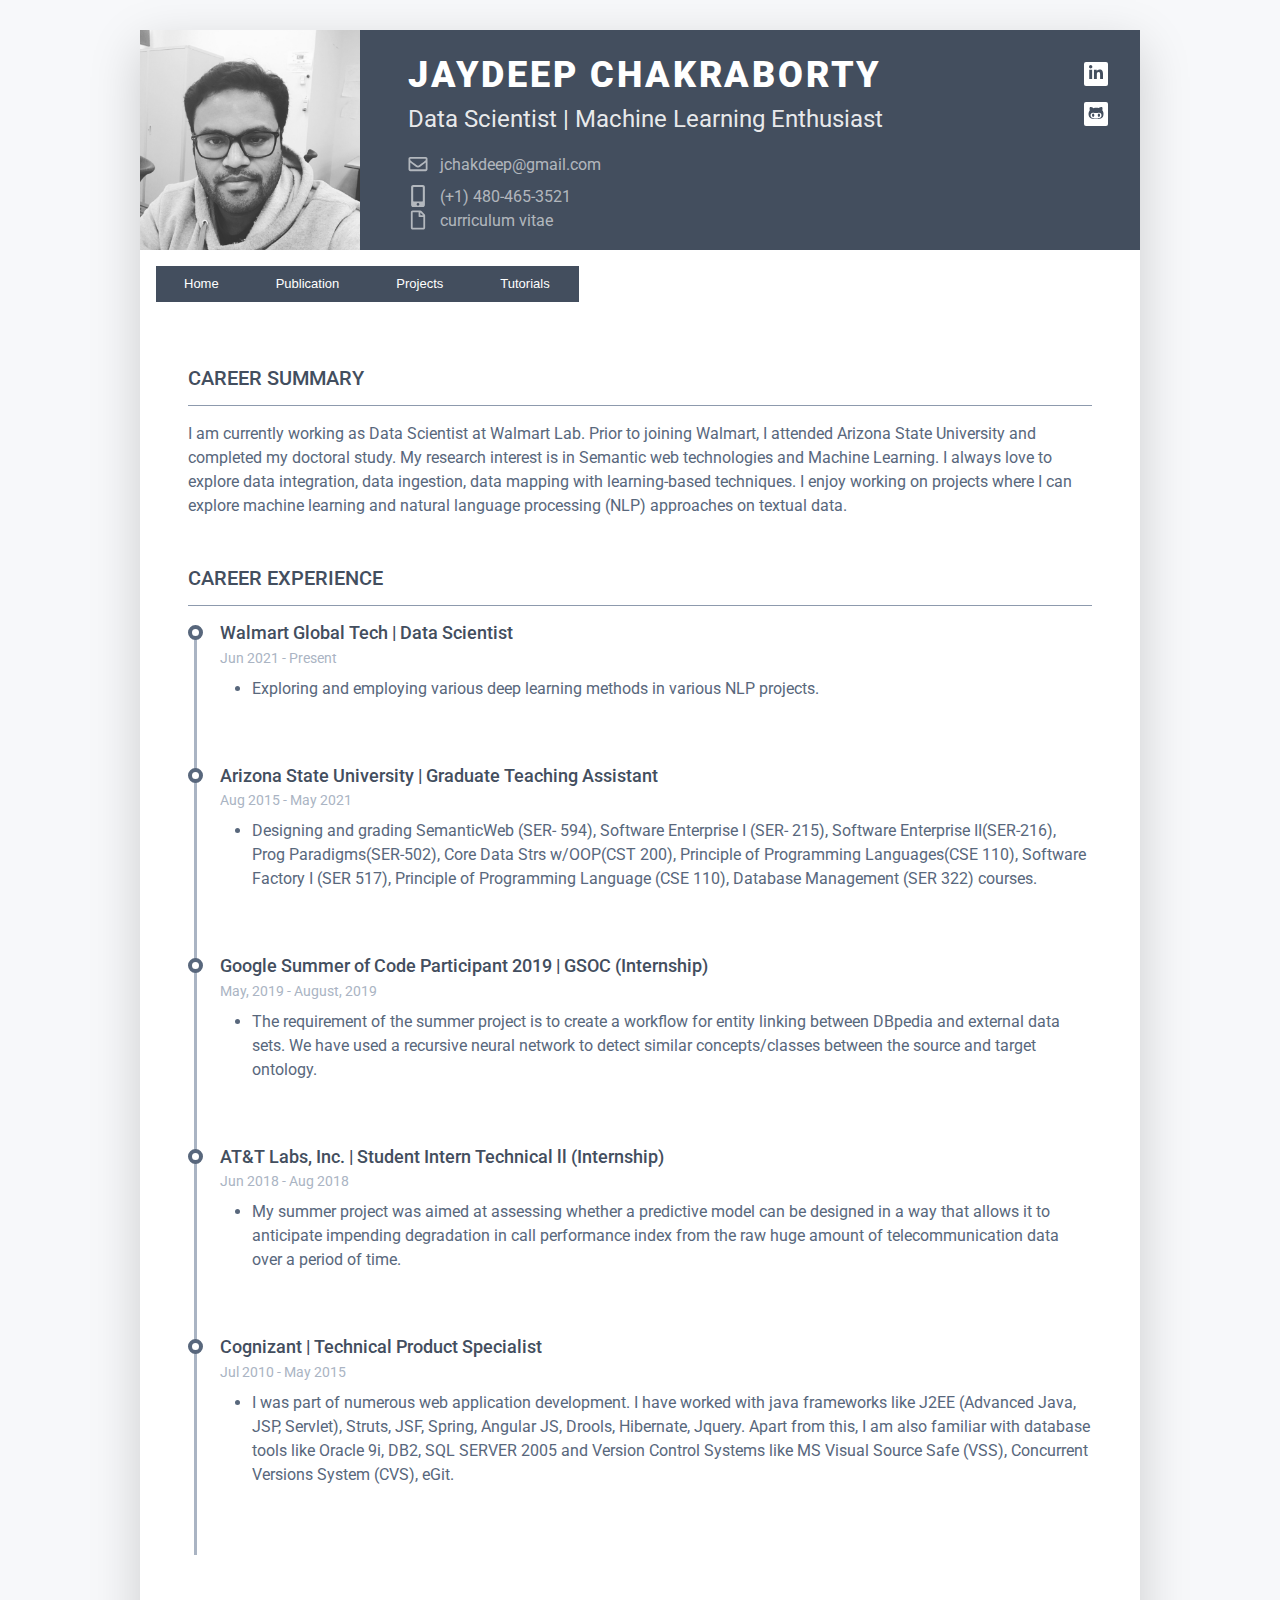
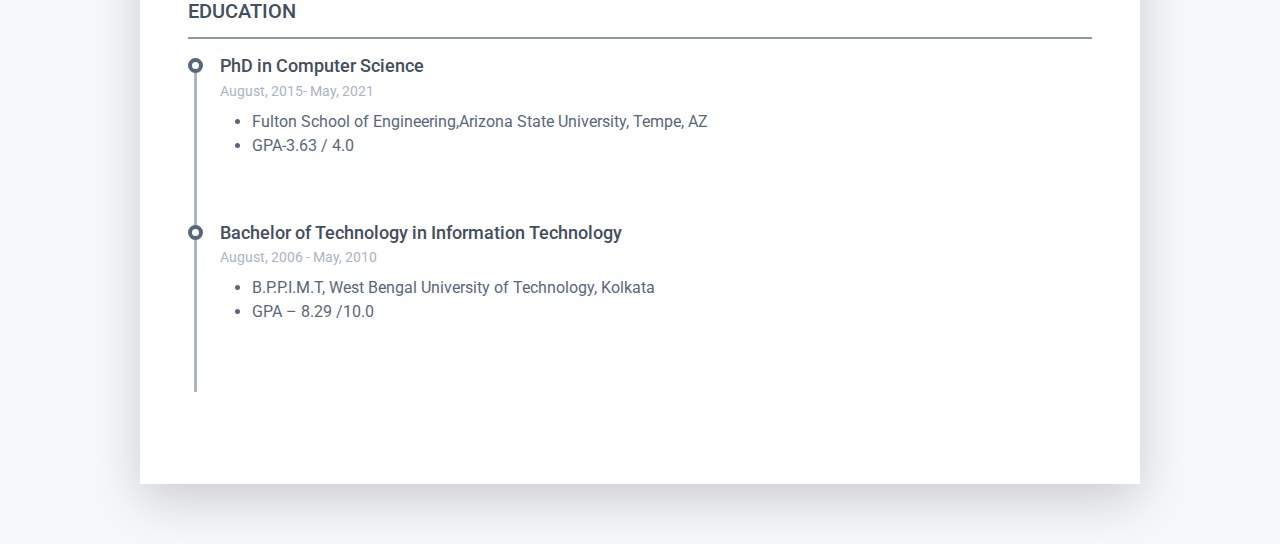
==== commit e4c625ee: "updated index html" ====
--- a/index.html
+++ b/index.html
@@ -89,10 +89,175 @@
 				    <h2 class="resume-section-title text-uppercase font-weight-bold pb-3 mb-3">Career Summary</h2>
 				    <div class="resume-section-content">
 					    <p class="mb-0">
-					    	I am a computer science doctoral student at Arizona State University, proficient in Core Java and Python actively looking for a 2021 full-time software development engineer job. My research interest is in Semantic web technologies and Machine Learning. I am very much interested in software engineering roles where I can explore data integration, data ingestion, data mapping with learning-based techniques. I am open to any software development opportunities with machine learning and natural language processing (NLP) approaches where I can learn, explore and contribute to my fullest extent.
+					    	I am currently working as Data Scientist at Walmart Lab. Prior to joining Walmart, I attended Arizona State University and completed my doctoral study. My research interest is in Semantic web technologies and Machine Learning. I always love to explore data integration, data ingestion, data mapping with learning-based techniques. I enjoy working on projects where I can explore  machine learning and natural language processing (NLP) approaches on textual data.
 					    </p>
 				    </div>
 			    </section><!--//summary-section-->
+
+
+			    <div class="row">
+				    <div class="col-lg-12">
+					    <section class="resume-section experience-section mb-5">
+						    <h2 class="resume-section-title text-uppercase font-weight-bold pb-3 mb-3">Career Experience</h2>
+						    <div class="resume-section-content">
+							    <div class="resume-timeline position-relative">
+								    
+								    <article class="resume-timeline-item position-relative pb-5">					    
+									    <div class="resume-timeline-item-header mb-2">
+										    <div class="d-flex flex-column flex-md-row">
+										        <h3 class="resume-position-title font-weight-bold mb-1">
+										        	Walmart Global Tech | Data Scientist
+										    	</h3>
+										    </div><!--//row-->
+										    <div class="resume-position-time">Jun 2021 - Present</div>
+									    </div><!--//resume-timeline-item-header-->
+									    <div class="resume-timeline-item-desc">
+											<ul>
+											    <li>
+											    	Exploring and employing various deep learning methods in various NLP projects. 
+											    </li>
+										    </ul>
+									    </div><!--//resume-timeline-item-desc-->
+
+								    </article><!--//resume-timeline-item-->								    
+
+								    <article class="resume-timeline-item position-relative pb-5">								    
+									    <div class="resume-timeline-item-header mb-2">
+										    <div class="d-flex flex-column flex-md-row">
+										        <h3 class="resume-position-title font-weight-bold mb-1">
+										        	Arizona State University | Graduate Teaching Assistant
+										    	</h3>
+										    </div><!--//row-->
+										    <div class="resume-position-time">Aug 2015 - May 2021</div>
+									    </div><!--//resume-timeline-item-header-->
+									    <div class="resume-timeline-item-desc">
+										    <ul>
+											    <li>
+											    	Designing and grading SemanticWeb (SER- 594), Software Enterprise I (SER- 215), Software Enterprise II(SER-216), Prog Paradigms(SER-502), Core Data Strs w/OOP(CST 200), Principle of Programming Languages(CSE 110), Software Factory I (SER 517), Principle of Programming Language (CSE 110), Database Management (SER 322) courses.
+											    </li>
+										    </ul>
+									    </div><!--//resume-timeline-item-desc-->
+								    </article><!--//resume-timeline-item-->	
+
+								    <article class="resume-timeline-item position-relative pb-5">									    
+									    <div class="resume-timeline-item-header mb-2">
+										    <div class="d-flex flex-column flex-md-row">
+										        <h3 class="resume-position-title font-weight-bold mb-1">
+										        	Google Summer of Code Participant 2019 | GSOC (Internship) 
+										    	</h3>
+										    </div><!--//row-->
+										    <div class="resume-position-time">May, 2019 - August, 2019</div>
+									    </div><!--//resume-timeline-item-header-->
+									    <div class="resume-timeline-item-desc">
+										    <ul>
+											    <li>
+											    	The requirement of the summer project is to create a workflow for entity linking between DBpedia and external data sets. We have used a recursive neural network to detect similar concepts/classes between the source and target ontology.
+											    </li>
+										    </ul>
+									    </div><!--//resume-timeline-item-desc-->
+								    </article><!--//resume-timeline-item-->
+
+
+								    <article class="resume-timeline-item position-relative pb-5">									    
+									    <div class="resume-timeline-item-header mb-2">
+										    <div class="d-flex flex-column flex-md-row">
+										        <h3 class="resume-position-title font-weight-bold mb-1">
+										        	AT&T Labs, Inc. | Student Intern Technical ll (Internship)
+										    	</h3>
+										    </div><!--//row-->
+										    <div class="resume-position-time">Jun 2018 - Aug 2018</div>
+									    </div><!--//resume-timeline-item-header-->
+									    <div class="resume-timeline-item-desc">
+										    <ul>
+											    <li>
+											    	My summer project was aimed at assessing whether a predictive model can be designed in a way that allows it to anticipate impending degradation in call performance index from the raw huge amount of telecommunication data over a period of time.
+											    </li>
+										    </ul>
+									    </div><!--//resume-timeline-item-desc-->
+								    </article><!--//resume-timeline-item-->	
+
+								    <article class="resume-timeline-item position-relative pb-5">									    
+									    <div class="resume-timeline-item-header mb-2">
+										    <div class="d-flex flex-column flex-md-row">
+										        <h3 class="resume-position-title font-weight-bold mb-1">
+										        	Cognizant | Technical Product Specialist
+										    	</h3>
+										    </div><!--//row-->
+										    <div class="resume-position-time">Jul 2010 - May 2015</div>
+									    </div><!--//resume-timeline-item-header-->
+									    <div class="resume-timeline-item-desc">
+										    <ul>
+											    <li>
+											    	I was part of numerous web application development. I have worked with java frameworks like J2EE (Advanced Java, JSP, Servlet), Struts, JSF, Spring, Angular JS, Drools, Hibernate, Jquery. Apart from this, I am also familiar with database tools like Oracle 9i, DB2, SQL SERVER 2005 and Version Control Systems like MS Visual Source Safe (VSS), Concurrent Versions System (CVS), eGit.
+											    </li>
+										    </ul>
+									    </div><!--//resume-timeline-item-desc-->
+								    </article><!--//resume-timeline-item-->	
+
+							    </div><!--//resume-timeline-->
+							    
+						    </div>
+					    </section><!--//experience-section-->
+				    </div>
+			    </div><!--//row-->
+
+
+			    <div class="row">
+				    <div class="col-lg-12">
+					    <section class="resume-section experience-section mb-5">
+						    <h2 class="resume-section-title text-uppercase font-weight-bold pb-3 mb-3">Education</h2>
+						    <div class="resume-section-content">
+							    <div class="resume-timeline position-relative">
+								    
+								    <article class="resume-timeline-item position-relative pb-5">					    
+									    <div class="resume-timeline-item-header mb-2">
+										    <div class="d-flex flex-column flex-md-row">
+										        <h3 class="resume-position-title font-weight-bold mb-1">
+										        	PhD in Computer Science
+										    	</h3>
+										    </div><!--//row-->
+										    <div class="resume-position-time">August, 2015- May, 2021</div>
+									    </div><!--//resume-timeline-item-header-->
+									    <div class="resume-timeline-item-desc">
+											<ul>
+											    <li>
+											    	Fulton School of Engineering,Arizona State University, Tempe, AZ 
+											    </li>
+											    <li>
+											    	GPA-3.63 / 4.0
+											    </li>
+										    </ul>
+									    </div><!--//resume-timeline-item-desc-->
+
+								    </article><!--//resume-timeline-item-->								    
+
+								    <article class="resume-timeline-item position-relative pb-5">								    
+									    <div class="resume-timeline-item-header mb-2">
+										    <div class="d-flex flex-column flex-md-row">
+										        <h3 class="resume-position-title font-weight-bold mb-1">
+										        	Bachelor of Technology in Information Technology
+										    	</h3>
+										    </div><!--//row-->
+										    <div class="resume-position-time">August, 2006 - May, 2010</div>
+									    </div><!--//resume-timeline-item-header-->
+									    <div class="resume-timeline-item-desc">
+										    <ul>
+											    <li>
+											    	B.P.P.I.M.T, West Bengal University of Technology, Kolkata
+											    </li>
+											    <li>
+											    	GPA – 8.29 /10.0
+											    </li>
+										    </ul>
+									    </div><!--//resume-timeline-item-desc-->
+								    </article><!--//resume-timeline-item-->
+
+							    </div><!--//resume-timeline-->
+							    
+						    </div>
+					    </section><!--//experience-section-->
+				    </div>
+			    </div><!--//row-->
 
 		    </div><!--//resume-body-->
 		    
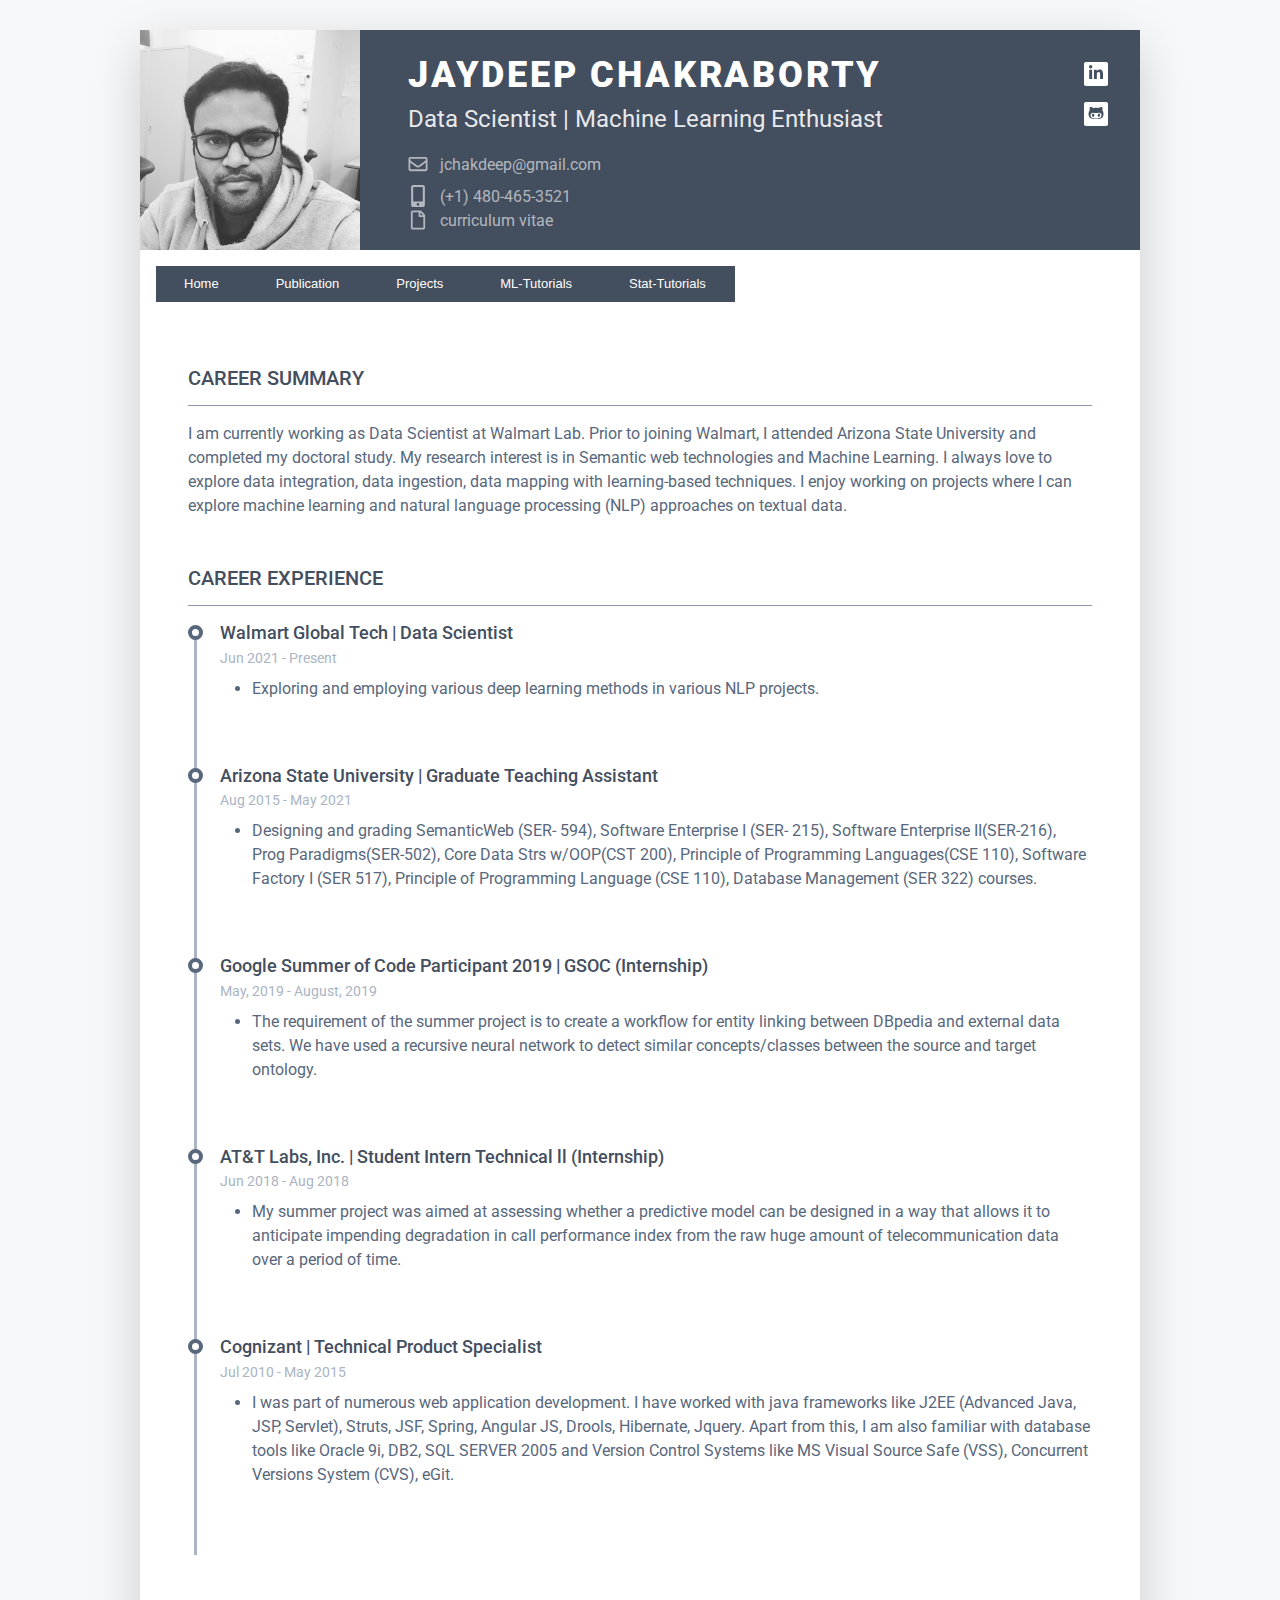
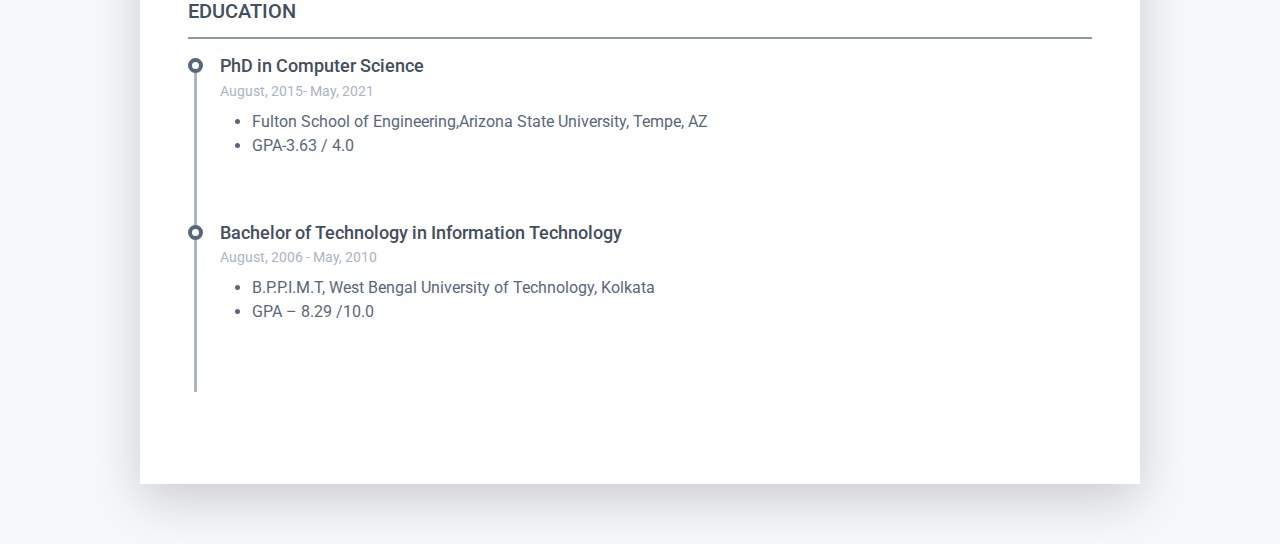
==== commit 78e61a3d: "stat test" ====
--- a/index.html
+++ b/index.html
@@ -79,7 +79,8 @@
 				  <li><a href="index.html">Home</a></li>
 				  <li><a href="publication.html">Publication</a></li>
 				  <li><a href="projects.html">Projects</a></li>
-				  <li><a href="tutorial.html">Tutorials</a></li>
+				  <li><a href="ml_tutorial.html">ML-Tutorials</a></li>
+				  <li><a href="stat_tutorial.html">Stat-Tutorials</a></li>
 				</ul>
 			</div>
 
